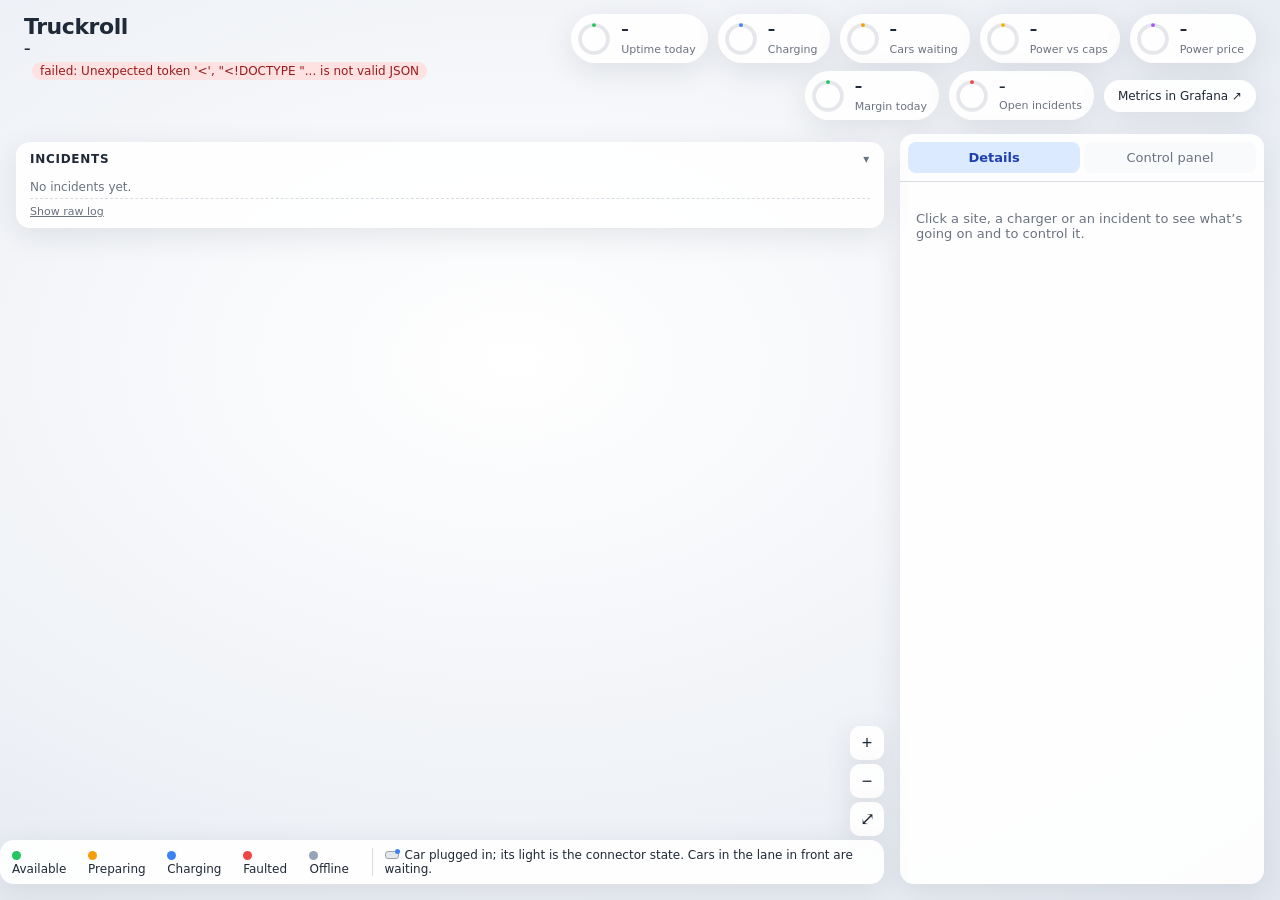
==== web/index.html @ b8975a54 "feat: while-you-were-away handover with an AI summary; incident history; retry when Gemini is busy" ====
<!doctype html>
<html lang="en">
<head>
  <meta charset="utf-8">
  <meta name="viewport" content="width=device-width, initial-scale=1">
  <title>Truckroll · live charging network</title>
  <link rel="stylesheet" href="style.css">
</head>
<body class="phase-day">
  <header class="top">
    <div class="brand">
      <h1>Truckroll</h1>
      <p class="sub">
        <span id="clock" class="clock">–</span>
        <span id="live" class="live">connecting…</span>
        <span id="banner" class="banner" hidden></span>
      </p>
    </div>
    <div class="kpis" id="kpis">
      <div class="kpi" data-kpi="availability" title="Click for details"><svg viewBox="0 0 44 44"><circle class="track" cx="22" cy="22" r="18"/><circle class="value" cx="22" cy="22" r="18"/></svg><div><b>–</b><span>Uptime today</span></div></div>
      <div class="kpi" data-kpi="charging"><svg viewBox="0 0 44 44"><circle class="track" cx="22" cy="22" r="18"/><circle class="value" cx="22" cy="22" r="18"/></svg><div><b>–</b><span>Charging</span></div></div>
      <div class="kpi" data-kpi="queue"><svg viewBox="0 0 44 44"><circle class="track" cx="22" cy="22" r="18"/><circle class="value" cx="22" cy="22" r="18"/></svg><div><b>–</b><span>Cars waiting</span></div></div>
      <div class="kpi" data-kpi="power"><svg viewBox="0 0 44 44"><circle class="track" cx="22" cy="22" r="18"/><circle class="value" cx="22" cy="22" r="18"/></svg><div><b>–</b><span>Power vs caps</span></div></div>
      <div class="kpi" data-kpi="price"><svg viewBox="0 0 44 44"><circle class="track" cx="22" cy="22" r="18"/><circle class="value" cx="22" cy="22" r="18"/></svg><div><b>–</b><span>Power price</span></div></div>
      <div class="kpi" data-kpi="margin" title="Revenue minus energy cost since local midnight"><svg viewBox="0 0 44 44"><circle class="track" cx="22" cy="22" r="18"/><circle class="value" cx="22" cy="22" r="18"/></svg><div><b>–</b><span>Margin today</span></div></div>
      <div class="kpi" data-kpi="incidents"><svg viewBox="0 0 44 44"><circle class="track" cx="22" cy="22" r="18"/><circle class="value" cx="22" cy="22" r="18"/></svg><div><b>–</b><span>Open incidents</span></div></div>
      <a id="grafana" class="metrics" href="http://localhost:3000/d/truckroll-fleet" target="_blank" rel="noopener">Metrics in&nbsp;Grafana ↗</a>
    </div>
  </header>

  <main class="stage">
    <svg id="scene" viewBox="-790 -510 1580 980" role="img" aria-label="Isometric map of four charging sites"></svg>

    <section class="feed" id="feed-box" aria-live="polite">
      <button class="feed-head" id="feed-toggle" aria-expanded="true">
        <span>Incidents</span><span id="feed-summary" class="muted"></span><i class="chev">▾</i>
      </button>
      <div class="feed-body" id="feed-body">
        <ol id="questions" class="questions"></ol>
        <ol id="incidents"><li class="muted">No incidents yet.</li></ol>
        <button class="linkish" id="log-toggle">Show raw log</button>
        <ol id="log" class="log" hidden></ol>
      </div>
    </section>

    <div id="callouts" class="callouts"></div>

    <div class="zoom">
      <button id="zoom-in" aria-label="Zoom in">+</button>
      <button id="zoom-out" aria-label="Zoom out">−</button>
      <button id="zoom-home" aria-label="Reset view">⤢</button>
    </div>

    <section class="legend">
      <span title="Free: no car, ready to charge"><i class="dot available"></i>Available</span>
      <span title="Car plugged in or session starting or ending; no energy flowing yet (OCPP Preparing / Finishing)"><i class="dot preparing"></i>Preparing</span>
      <span title="Energy is flowing to the car (OCPP Charging; Suspended means paused by the car or the charger)"><i class="dot charging"></i>Charging</span>
      <span title="The charger reported an error and can't charge"><i class="dot faulted"></i>Faulted</span>
      <span title="No contact with the backend; last known state shown greyed out"><i class="dot offline"></i>Offline</span>
      <span class="sep"><i class="car-icon"></i>Car plugged in; its light is&nbsp;the&nbsp;connector state. Cars in&nbsp;the&nbsp;lane in&nbsp;front are waiting.</span>
    </section>
  </main>

  <aside class="panel" id="panel">
    <nav class="tabs">
      <button data-tab="details" class="active">Details</button>
      <button data-tab="controls">Control panel</button>
    </nav>
    <div id="details" class="tab-body">
      <p class="hint">Click a&nbsp;site, a&nbsp;charger or&nbsp;an&nbsp;incident to&nbsp;see what’s going on and&nbsp;to&nbsp;control&nbsp;it.</p>
    </div>
    <div id="controls" class="tab-body compact" hidden></div>
  </aside>

  <div id="handover" class="handover" hidden></div>
  <div id="toast" class="toast" hidden></div>
  <script type="module" src="js/app.js"></script>
</body>
</html>
---- web/style.css ----
:root {
  --bg: #eef1f6;
  --ink: #1f2937;
  --muted: #6b7280;
  --card: #ffffffee;
  --line: #d7dce5;
  --available: #22c55e;
  --preparing: #f59e0b;
  --charging: #3b82f6;
  --faulted: #ef4444;
  --offline: #94a3b8;
  --unavailable: #a1a1aa;
  --accent: #f5b301;
  --radius: 14px;
  --shadow: 0 8px 30px #1f29371a;
  font-family: ui-sans-serif, system-ui, -apple-system, "Segoe UI", Inter, Roboto, sans-serif;
  color: var(--ink);
}

* { box-sizing: border-box; }
html, body { margin: 0; height: 100%; }
body {
  --sky: radial-gradient(1200px 800px at 40% 40%, #ffffff 0%, var(--bg) 60%, #dfe5ee 100%);
  --ground: #f7f9fc;
  --ground-line: #e2e7ef;
  --scene-ink: #6b7280;
  display: grid;
  grid-template-columns: 1fr 380px;
  grid-template-rows: auto 1fr;
  background: var(--sky);
  transition: background 1.5s;
  overflow: hidden;
}

h1, h2, h3, h4 { text-wrap: balance; margin: 0; }
p, li { text-wrap: pretty; }

.top {
  grid-column: 1 / -1;
  display: flex;
  align-items: center;
  justify-content: space-between;
  gap: 24px;
  padding: 14px 24px;
}
.brand h1 { font-size: 22px; letter-spacing: -0.02em; }
.sub { margin: 2px 0 0; color: var(--muted); font-size: 13px; }
.live { margin-left: 8px; font-size: 12px; padding: 2px 8px; border-radius: 99px; background: #e5e7eb; }
.live.ok { background: #dcfce7; color: #166534; }
.live.ok::before { content: "● "; animation: pulse 1.6s infinite; }
.live.err { background: #fee2e2; color: #991b1b; }

.banner { margin-left: 6px; font-size: 12px; padding: 2px 10px; border-radius: 99px; background: #fef3c7; color: #92400e; }
.rules { list-style: none; padding: 0; margin: 6px 0; }
.rules li { padding: 3px 0; font-size: 12px; }
.running { background: #fffbeb; border: 1px solid #fde68a; border-radius: 10px; padding: 10px; margin-bottom: 8px; }
.kpis { display: flex; gap: 18px; }
.kpi { display: flex; align-items: center; gap: 10px; background: var(--card); padding: 8px 14px 8px 8px; border-radius: 99px; box-shadow: var(--shadow); }
.kpi svg { width: 40px; height: 40px; transform: rotate(-90deg); }
.kpi circle { fill: none; stroke-width: 5; }
.kpi .track { stroke: #e5e7eb; }
.kpi .value { stroke: var(--available); stroke-linecap: round; stroke-dasharray: 0 200; transition: stroke-dasharray .6s, stroke .3s; }
.kpi b { display: block; font-size: 17px; }
.kpi span { font-size: 11px; color: var(--muted); }
.kpi[data-kpi="charging"] .value { stroke: var(--charging); }
.kpi[data-kpi="power"] .value { stroke: var(--accent); }
.kpi[data-kpi="faulted"] .value { stroke: var(--faulted); }

.stage { position: relative; min-height: 0; }
#scene { width: 100%; height: 100%; display: block; }

.panel {
  grid-row: 2;
  grid-column: 2;
  margin: 0 16px 16px 0;
  background: var(--card);
  border-radius: var(--radius);
  box-shadow: var(--shadow);
  display: flex;
  flex-direction: column;
  min-height: 0;
}
.tabs { display: flex; gap: 4px; padding: 8px; border-bottom: 1px solid var(--line); }
.tabs button { flex: 1; border: 0; background: transparent; padding: 8px; border-radius: 8px; font: inherit; font-size: 13px; color: var(--muted); cursor: pointer; }
.tabs button.active { background: #f3f4f6; color: var(--ink); font-weight: 600; }
.tab-body { padding: 16px; overflow: auto; flex: 1; font-size: 13px; }
.hint { color: var(--muted); }

.panel h3 { font-size: 18px; margin-bottom: 4px; }
.panel h4 { font-size: 12px; text-transform: uppercase; letter-spacing: .06em; color: var(--muted); margin: 18px 0 8px; }
.meta { color: var(--muted); margin: 0 0 8px; }
.pill { display: inline-block; padding: 2px 10px; border-radius: 99px; color: #fff; font-size: 12px; font-weight: 600; }
.grid2 { display: grid; grid-template-columns: 1fr 1fr; gap: 8px; }
.stat { background: #f8fafc; border-radius: 10px; padding: 8px 10px; }
.stat b { display: block; font-size: 16px; }
.stat span { color: var(--muted); font-size: 11px; }
.bar { height: 8px; background: #e5e7eb; border-radius: 99px; overflow: hidden; margin-top: 6px; }
.bar i { display: block; height: 100%; background: var(--accent); border-radius: 99px; transition: width .6s; }
.bar i.over { background: var(--faulted); }
table { width: 100%; border-collapse: collapse; }
td, th { text-align: left; padding: 6px 4px; border-bottom: 1px solid var(--line); font-size: 12px; }
th { color: var(--muted); font-weight: 500; }

.control { display: flex; flex-wrap: wrap; align-items: center; gap: 8px; margin: 8px 0; }
.control label { width: 100%; color: var(--muted); font-size: 12px; }
.control input[type=range] { flex: 1; }
.control output { min-width: 64px; text-align: right; font-variant-numeric: tabular-nums; }
button.act, select {
  font: inherit; font-size: 12px; padding: 7px 12px; border-radius: 8px; border: 1px solid var(--line); background: #fff; cursor: pointer;
}
button.act:hover { border-color: #9ca3af; }
button.act.primary { background: var(--ink); color: #fff; border-color: var(--ink); }
button.act.danger { color: #b91c1c; border-color: #fecaca; background: #fff5f5; }
button.act:disabled { opacity: .5; cursor: progress; }
.chips { display: flex; flex-wrap: wrap; gap: 6px; }
.chip { font: inherit; font-size: 11px; padding: 3px 8px; border-radius: 99px; border: 1px solid var(--line); background: #fff; cursor: pointer; display: inline-flex; gap: 6px; align-items: center; }
.site-row { padding: 10px 0; border-bottom: 1px solid var(--line); }
.site-row h5 { margin: 0 0 6px; font-size: 13px; }

.feed, .legend { position: absolute; background: var(--card); border-radius: var(--radius); box-shadow: var(--shadow); font-size: 12px; }
.feed { left: 16px; top: 8px; width: 380px; max-height: 58%; display: flex; flex-direction: column; }
.feed h2 { font-size: 12px; text-transform: uppercase; letter-spacing: .06em; color: var(--muted); margin-bottom: 6px; }
.feed ol { list-style: none; margin: 0; padding: 0; }
.feed li { padding: 4px 0; border-bottom: 1px dashed var(--line); display: flex; gap: 8px; }
.feed li time { color: var(--muted); font-variant-numeric: tabular-nums; }
.feed li.error b { color: #b91c1c; }
.feed li.ok b { color: #15803d; }
.muted { color: var(--muted); }
.legend { right: 16px; bottom: 16px; display: flex; gap: 12px; padding: 8px 12px; }
.dot { display: inline-block; width: 9px; height: 9px; border-radius: 50%; margin-right: 5px; vertical-align: -1px; }
.dot.available { background: var(--available); } .dot.preparing { background: var(--preparing); }
.dot.charging { background: var(--charging); } .dot.faulted { background: var(--faulted); }
.dot.offline { background: var(--offline); } .dot.unavailable { background: var(--unavailable); }

.toast { position: fixed; left: 50%; top: 80px; transform: translateX(-50%); background: var(--ink); color: #fff; padding: 10px 16px; border-radius: 10px; font-size: 13px; box-shadow: var(--shadow); z-index: 10; }
.toast.err { background: #b91c1c; }

/* Scene */
.ground { fill: var(--ground); stroke: var(--ground-line); transition: fill 1.5s; }
.platform { stroke: #d5dbe5; stroke-width: 1; }
.clickable { cursor: pointer; }
.selected .platform, .station.selected .ped-top { stroke: var(--ink); stroke-width: 2; }
.label-card rect { fill: #ffffff; filter: drop-shadow(0 4px 10px #1f293722); }
.label-card text { font-size: 13px; fill: var(--ink); }
.label-card .small { font-size: 11px; fill: var(--muted); }
.label-card .barbg { fill: #e5e7eb; }
.label-card .barfg { fill: var(--accent); transition: width .6s; }
.label-card .barfg.over { fill: var(--faulted); }
.badge-down { fill: var(--faulted); }
.weather text { font-size: 12px; fill: var(--ink); }
.weather .w-sub { fill: var(--muted); font-size: 11px; }

.wire { fill: none; stroke: #c9d1dc; stroke-width: 2; stroke-linecap: round; }
.flow { fill: none; stroke: transparent; stroke-width: 2.5; stroke-linecap: round; stroke-dasharray: 3 9; }
.flow.on { stroke: var(--accent); animation: flow var(--speed, 1.5s) linear infinite; }
.flow.grid.on { stroke-width: 3.5; }
.flow.down { stroke: var(--faulted); stroke-dasharray: 6 6; animation: none; opacity: .8; }
.car { transition: opacity .4s; }
.car.hidden { opacity: 0; }
.glow { animation: pulse 1.6s infinite; }

@keyframes flow { to { stroke-dashoffset: -24; } }
@keyframes pulse { 50% { opacity: .45; } }

@media (max-width: 1100px) {
  body { grid-template-columns: 1fr; grid-template-rows: auto 60vh auto; overflow: auto; }
  .panel { grid-column: 1; grid-row: 3; margin: 0 16px 16px; }
  .kpis { flex-wrap: wrap; gap: 8px; }
  .feed { display: none; }
}

/* Time of day: the whole map shifts, so it is obvious at a glance. */
body.phase-morning { --sky: linear-gradient(180deg, #fde2c4 0%, #f9d5e5 45%, #e8eef7 100%); --ground: #fbf3ea; --ground-line: #f0dfcc; }
body.phase-evening { --sky: linear-gradient(180deg, #fb923c 0%, #c084fc 55%, #6d6a9c 100%); --ground: #efe3dc; --ground-line: #d9c4b8; }
body.phase-night { --sky: radial-gradient(1200px 800px at 40% 30%, #1e3a5f 0%, #0f1b30 60%, #0a1222 100%); --ground: #1c2a40; --ground-line: #2b3d58; --scene-ink: #cbd5e1; }
.phase-evening .building, .phase-evening .platform { filter: brightness(.88) saturate(.9) sepia(.15); }
.phase-night .building { filter: brightness(.5) saturate(.7); }
.phase-night .platform { filter: brightness(.45) saturate(.6); }
.phase-night .canopy, .phase-night .pylon, .phase-night .tf-top { filter: brightness(.6); }
.phase-night .wire { stroke: #3b4c66; }
.phase-night .top h1, .phase-night .top .sub { color: #e5e7eb; }
.window { fill: #cbd5e1; opacity: .55; transition: fill 1.5s, opacity 1.5s; }
.phase-evening .window { fill: #fde68a; opacity: .8; }
.phase-night .window { fill: #fde047; opacity: 1; filter: drop-shadow(0 0 3px #fde047); }
.solar-panel { fill: #334155; opacity: .85; }
.phase-night .solar-panel { opacity: .5; }
.scene-text { font-size: 12px; fill: var(--scene-ink); text-anchor: middle; }
.moon-cut { fill: #ffffff; }
.pylon polyline { fill: none; stroke: #9ca3af; stroke-width: 1.4; }
.pylon .pylon-arm { stroke: #9ca3af; stroke-width: 1.6; }
.wire.overhead { stroke-width: 1.6; }
.clock { font-weight: 600; color: var(--ink); margin-right: 6px; }
.phase-pill { padding: 2px 8px; border-radius: 99px; font-size: 12px; margin-left: 4px; background: #e0f2fe; color: #075985; }
.phase-night .phase-pill { background: #1e293b; color: #fde68a; }
.phase-evening .phase-pill { background: #ffedd5; color: #9a3412; }
.phase-morning .phase-pill { background: #fce7f3; color: #9d174d; }
.metrics { align-self: center; font-size: 12px; text-decoration: none; color: var(--ink); background: var(--card); padding: 9px 14px; border-radius: 99px; box-shadow: var(--shadow); white-space: nowrap; }
.metrics:hover { background: #fff; }
.kpis { gap: 10px; }
.kpi { padding: 6px 12px 6px 6px; }
.kpi svg { width: 34px; height: 34px; }
.kpi b { font-size: 15px; }
.kpi[data-kpi="price"] .value { stroke: #a855f7; }
.kpi[data-kpi="incidents"] .value { stroke: var(--faulted); }
.kpi.alarm { box-shadow: 0 0 0 2px #fecaca, var(--shadow); }

/* Station markers */
.alert-ring { fill: none; stroke: var(--faulted); stroke-width: 2.5; animation: ping 1.4s infinite; transform-box: fill-box; transform-origin: center; }
@keyframes ping { 0% { transform: scale(.6); opacity: 1; } 100% { transform: scale(1.8); opacity: 0; } }
.plug-light { stroke: #ffffffaa; stroke-width: 1; }
.legend .sep { border-left: 1px solid var(--line); padding-left: 12px; }
.car-icon { display: inline-block; width: 14px; height: 8px; border-radius: 3px; background: #e5e7eb; border: 1px solid #9ca3af; margin-right: 6px; vertical-align: 0; position: relative; }
.car-icon::after { content: ""; position: absolute; width: 5px; height: 5px; border-radius: 50%; background: var(--charging); right: -2px; top: -3px; }

/* Incidents feed */
.feed-head { all: unset; cursor: pointer; display: flex; gap: 8px; align-items: center; padding: 10px 14px; font-size: 12px; text-transform: uppercase; letter-spacing: .06em; color: var(--muted); }
.feed-head span:first-child { font-weight: 700; color: var(--ink); }
.feed-head .chev { margin-left: auto; font-style: normal; transition: transform .2s; }
.feed.collapsed .chev { transform: rotate(-90deg); }
.feed.collapsed .feed-body { display: none; }
.feed-body { overflow: auto; padding: 0 14px 10px; }
.feed ol { list-style: none; margin: 0; padding: 0; }
.inc { border: 1px solid var(--line); border-left-width: 4px; border-radius: 10px; padding: 8px 10px; margin: 6px 0; background: #fff; cursor: pointer; }
.inc.critical { border-left-color: var(--faulted); }
.inc.warning { border-left-color: var(--preparing); }
.inc.info { border-left-color: var(--charging); }
.inc.recovered { opacity: .75; border-left-color: var(--available); }
.inc-title { display: flex; justify-content: space-between; gap: 8px; font-weight: 600; font-size: 12px; text-transform: none; letter-spacing: 0; color: var(--ink); }
.inc-title small { color: var(--muted); font-weight: 400; white-space: nowrap; }
.inc ul { list-style: none; margin: 6px 0 0; padding: 0; }
.inc li { display: grid; grid-template-columns: 74px 1fr; gap: 6px; padding: 3px 0; font-size: 12px; border: 0; }
.inc li b { font-size: 10px; text-transform: uppercase; letter-spacing: .05em; padding-top: 1px; }
.inc li.detected b { color: #b91c1c; } .inc li.response b { color: #1d4ed8; } .inc li.update b { color: #a16207; } .inc li.recovered b { color: #15803d; }
.inc li em { color: var(--muted); font-style: normal; font-size: 11px; }
.linkish { all: unset; cursor: pointer; color: var(--muted); font-size: 11px; text-decoration: underline; margin-top: 6px; display: inline-block; }
.log li { padding: 3px 0; border-bottom: 1px dashed var(--line); display: flex; gap: 8px; font-size: 11px; }
.log li time { color: var(--muted); font-variant-numeric: tabular-nums; }

/* Compact control panel */
.compact { padding: 12px 14px; }
.compact h4 { margin: 12px 0 6px; }
.row { display: flex; align-items: center; gap: 8px; justify-content: space-between; padding: 6px 0; border-bottom: 1px solid var(--line); }
.row:last-child { border-bottom: 0; }
.row .what { min-width: 0; }
.row .what b { display: block; font-size: 13px; }
.row .what span { color: var(--muted); font-size: 11px; }
.switch { position: relative; width: 38px; height: 22px; border-radius: 99px; background: #d1d5db; border: 0; cursor: pointer; flex: none; transition: background .2s; }
.switch::after { content: ""; position: absolute; top: 3px; left: 3px; width: 16px; height: 16px; border-radius: 50%; background: #fff; transition: left .2s; }
.switch.on { background: var(--available); }
.switch.on::after { left: 19px; }
.mini { font: inherit; font-size: 11px; padding: 4px 9px; border-radius: 7px; border: 1px solid var(--line); background: #fff; cursor: pointer; }
.mini.danger { color: #b91c1c; border-color: #fecaca; background: #fff5f5; }
.mini.primary { background: var(--ink); color: #fff; border-color: var(--ink); }
.mini:disabled { opacity: .45; cursor: not-allowed; }
table.chaos td { padding: 4px 2px; }
table.chaos select { padding: 3px 6px; font-size: 11px; }
.spark { width: 100%; height: 46px; display: block; margin-top: 4px; }
.spark path { fill: none; stroke: #a855f7; stroke-width: 1.5; }
.spark .area { fill: #a855f71a; stroke: none; }
.spark .now { stroke: var(--ink); stroke-width: 1; stroke-dasharray: 2 2; }
.spark .hot { fill: #ef44441a; }
.active-rules { margin: 4px 0 0; padding: 0; list-style: none; }
.active-rules li { font-size: 11px; color: #92400e; padding: 2px 0; }
.canopy { opacity: .3; }
.phase-night .clock, .phase-night .weather text { fill: #e5e7eb; color: #e5e7eb; }
.phase-night .weather .w-sub { fill: #94a3b8; }
.weather text { fill: var(--ink); }
.phase-evening .clock { color: #1f1235; }
.inc.monitoring { border-left-color: var(--preparing); background: #fffbeb; }
.feed li.inc { display: block; }
.brand { min-width: 0; flex: 1; }
.sub { display: flex; flex-wrap: wrap; align-items: center; gap: 6px; }
.kpi span, .kpi b { white-space: nowrap; }
.top { gap: 14px; }

/* Load: below 30 % green, 30-70 % yellow, 70 % and up red */
.label-card .barfg.load-low, .bar i.load-low { fill: var(--available); background: var(--available); }
.label-card .barfg.load-mid, .bar i.load-mid { fill: #eab308; background: #eab308; }
.label-card .barfg.load-high, .bar i.load-high { fill: var(--faulted); background: var(--faulted); }
.kpi[data-kpi="power"][data-load="low"] .value { stroke: var(--available); }
.kpi[data-kpi="power"][data-load="mid"] .value { stroke: #eab308; }
.kpi[data-kpi="power"][data-load="high"] .value { stroke: var(--faulted); }
.kpi[data-kpi="queue"] .value { stroke: var(--preparing); }
.kpi[data-kpi="margin"] .value { stroke: var(--available); }

/* Selection: impossible to miss */
.site.selected .platform { stroke: #2563eb; stroke-width: 4; filter: drop-shadow(0 0 10px #2563ebaa); }
.station.selected .ped-top { stroke: #2563eb; stroke-width: 2.5; }

/* Active things are green */
.rules li.active, .active-rules li { color: #15803d; font-weight: 500; }

.queue-text { font-size: 11px; font-weight: 700; fill: #b45309; }
.phase-night .queue-text { fill: #fbbf24; }
#scene { cursor: grab; touch-action: none; }
#scene.dragging { cursor: grabbing; }
.zoom { position: absolute; right: 16px; bottom: 64px; display: flex; flex-direction: column; gap: 4px; }
.zoom button { width: 34px; height: 34px; border-radius: 10px; border: 0; background: var(--card); box-shadow: var(--shadow); font-size: 18px; cursor: pointer; color: var(--ink); }
.zoom button:hover { background: #fff; }
.money { width: 100%; }
.money td:last-child { text-align: right; font-variant-numeric: tabular-nums; }
.money tr.total td { font-weight: 700; border-top: 2px solid var(--line); }
.neg { color: #b91c1c; } .pos { color: #15803d; }
.select-ring.top { fill: #3b82f633; stroke: #3b82f6; stroke-width: 4; pointer-events: none; animation: pulse 1.4s infinite; filter: drop-shadow(0 0 6px #3b82f6); }
.phase-night .select-ring.top { stroke: #93c5fd; fill: #93c5fd33; }

/* Canopies are scenery: clicks go through to the chargers underneath. */
.canopy { pointer-events: none; }

/* Incidents strip: full width of the map, cards side by side */
.feed { left: 16px; right: 16px; width: auto; max-height: 32%; }
#incidents { display: grid; grid-template-columns: repeat(auto-fill, minmax(330px, 1fr)); gap: 8px; }
#incidents > li.muted { grid-column: 1 / -1; }
.feed li.inc { margin: 0; }

/* Tabs with colour */
.tabs button { background: #f8fafc; }
.tabs button[data-tab="details"].active { background: #dbeafe; color: #1e40af; }
.tabs button[data-tab="controls"].active { background: #fef3c7; color: #92400e; }
.tabs button[data-tab="details"]:not(.active):hover { background: #eff6ff; }
.tabs button[data-tab="controls"]:not(.active):hover { background: #fffbeb; }

/* Scenario list */
.row.scen { justify-content: flex-start; }
.row.scen .what { flex: 1; }
.scen-icon { font-size: 20px; width: 30px; text-align: center; flex: none; }
.row.scen.is-running { background: #fff7ed; border-radius: 8px; }

/* Waiting lane and demand line */
.lane { fill: #cbd5e1; opacity: .45; }
.phase-night .lane { fill: #334155; opacity: .8; }
.label-card .demand-line { fill: #475569; }
.queue-text { font-size: 12px; }

/* Running scenario: affected sites and chargers in orange */
.site.in-scenario .platform { stroke: #f97316; stroke-width: 4; stroke-dasharray: 10 6; animation: march 1.2s linear infinite; }
.site.selected.in-scenario .platform { stroke: #2563eb; }
.scenario-ring { fill: #f9731622; stroke: #f97316; stroke-width: 3; pointer-events: none; animation: pulse 1.2s infinite; }
@keyframes march { to { stroke-dashoffset: -32; } }
.queue-text { paint-order: stroke; stroke: #ffffffcc; stroke-width: 3px; }
.phase-night .queue-text { stroke: #0f1b30cc; }

/* Incidents: one line each */
#incidents { display: block; }
.inc-row { list-style: none; border-radius: 8px; padding: 0; margin: 2px 0; background: #fff; border: 1px solid var(--line); }
.inc-row .line { display: flex; align-items: center; gap: 10px; padding: 6px 10px; cursor: pointer; white-space: nowrap; min-width: 0; font-size: 12px; }
.inc-row .line:hover { background: #f8fafc; }
.inc-row .sev { width: 9px; height: 9px; border-radius: 50%; flex: none; background: var(--muted); }
.inc-row.critical .sev { background: var(--faulted); } .inc-row.warning .sev { background: var(--preparing); }
.inc-row.info .sev { background: var(--charging); }
.inc-row.monitoring .sev { background: var(--preparing); animation: pulse 1.4s infinite; }
.inc-row.recovered .sev { background: var(--available); }
.inc-row.open.critical .sev, .inc-row:not(.recovered):not(.monitoring).critical .sev { animation: pulse 1s infinite; }
.inc-row.recovered { opacity: .8; }
.inc-row .title { flex: 0 1 auto; overflow: hidden; text-overflow: ellipsis; max-width: 34%; color: var(--ink); text-transform: none; letter-spacing: 0; }
.inc-row .chain { flex: 1; overflow: hidden; text-overflow: ellipsis; color: var(--muted); }
.inc-row .chain .arrow { margin: 0 5px; color: #cbd5e1; }
.step.detected { color: #b91c1c; } .step.response { color: #1d4ed8; } .step.update { color: #a16207; } .step.recovered { color: #15803d; font-weight: 600; }
.inc-row small { flex: none; color: var(--muted); }
.inc-row .steps { list-style: none; margin: 0; padding: 4px 10px 8px 29px; border-top: 1px dashed var(--line); }
.inc-row .steps li { display: flex; gap: 10px; align-items: baseline; padding: 2px 0; font-size: 12px; white-space: nowrap; min-width: 0; }
.inc-row .steps time { color: var(--muted); font-variant-numeric: tabular-nums; flex: none; }
.inc-row .steps b { flex: none; width: 72px; font-size: 10px; text-transform: uppercase; letter-spacing: .05em; }
.inc-row .steps span { overflow: hidden; text-overflow: ellipsis; flex: 1; }
.inc-row .steps em { color: var(--muted); font-style: normal; flex: none; font-size: 11px; }
.inc-row .steps li.detected b { color: #b91c1c; } .inc-row .steps li.response b { color: #1d4ed8; }
.inc-row .steps li.update b { color: #a16207; } .inc-row .steps li.recovered b { color: #15803d; }
.feed { max-height: 26%; }
.feed li.inc-row { display: block; }
.inc-row .title { max-width: 45%; }
.inc-row small { margin-left: auto; }

.car.stale { filter: grayscale(1) brightness(.85); opacity: .5; }
.ok { color: #15803d; } .bad { color: #b91c1c; } .warn { color: #b45309; } .info { color: #1d4ed8; }
.st { font-weight: 600; }
.kpi.clickable { cursor: pointer; }
.kpi.clickable:hover { box-shadow: 0 0 0 2px #bfdbfe, var(--shadow); }
.kpi-value { font-size: 20px; font-weight: 700; margin: 4px 0 10px; }
.legend span[title] { cursor: help; }
.stat b i.val { font-style: normal; }
.age { font-size: 11px; color: var(--muted); }
.age.warn { color: #b45309; font-weight: 600; } .age.bad { color: #b91c1c; font-weight: 700; }

.inc-row .opened { flex: none; color: var(--muted); font-variant-numeric: tabular-nums; }
.batt-fill { fill: var(--available); opacity: .85; } .batt-fill.low { fill: var(--faulted); }
.batt-light { fill: #94a3b8; stroke: #fff; stroke-width: 1; }
.batt-light.charging { fill: var(--charging); animation: pulse 1.2s infinite; }
.batt-light.discharging { fill: var(--preparing); animation: pulse 1.2s infinite; }
.batt-text { font-size: 11px; font-weight: 700; }
.label-card .battery-line { fill: #475569; }

/* Human in the loop */
.questions { margin: 0 0 6px; }
.q-head { list-style: none; font-size: 11px; text-transform: uppercase; letter-spacing: .06em; color: #92400e; font-weight: 700; margin: 2px 0 4px; }
.question { list-style: none; display: flex; align-items: center; gap: 12px; justify-content: space-between; padding: 8px 10px; border-radius: 8px; background: #fffbeb; border: 1px solid #fcd34d; margin-bottom: 4px; font-size: 12px; }
.feed li.question { display: flex; }
.q-text { min-width: 0; overflow: hidden; text-overflow: ellipsis; white-space: nowrap; }
.q-actions { display: flex; align-items: center; gap: 6px; flex: none; }
.q-clock { font-variant-numeric: tabular-nums; color: #92400e; font-size: 11px; min-width: 62px; text-align: right; }
.callouts { position: absolute; inset: 0; pointer-events: none; }
.callout { position: absolute; transform: translate(-50%, calc(-100% - 18px)); pointer-events: auto; background: #fffbeb; border: 2px solid #f59e0b; border-radius: 10px; padding: 8px 10px; box-shadow: var(--shadow); font-size: 12px; width: 280px; z-index: 5; }
.callout::after { content: ""; position: absolute; left: 50%; bottom: -9px; transform: translateX(-50%) rotate(45deg); width: 14px; height: 14px; background: #fffbeb; border-right: 2px solid #f59e0b; border-bottom: 2px solid #f59e0b; }
.callout .q-text { white-space: normal; margin-bottom: 6px; }
.kpi[data-kpi="incidents"] b { font-size: 13px; }

/* Service levels */
table.slo td { vertical-align: top; padding: 8px 4px; }
table.slo td.v { font-size: 15px; font-weight: 700; white-space: nowrap; }
table.slo td.t { color: var(--muted); white-space: nowrap; font-size: 11px; }
.slo-pill { font-size: 11px; font-weight: 700; padding: 2px 8px; border-radius: 99px; background: #e5e7eb; color: #374151; white-space: nowrap; }
tr.met .slo-pill { background: #dcfce7; color: #166534; } tr.met td.v { color: #15803d; }
tr.close .slo-pill { background: #fef3c7; color: #92400e; } tr.close td.v { color: #b45309; }
tr.missed .slo-pill { background: #fee2e2; color: #991b1b; } tr.missed td.v { color: #b91c1c; }
.step.triage { color: #7c3aed; font-weight: 600; } .step.decision { color: #b45309; }
.inc-row .steps li.triage b { color: #7c3aed; } .inc-row .steps li.decision b { color: #b45309; }
/* Header: the brand block keeps its width; KPI chips wrap onto a second row instead of squeezing it */
.top { align-items: flex-start; flex-wrap: nowrap; }
.brand { flex: 0 0 auto; min-width: 300px; max-width: 420px; }
.sub { flex-wrap: wrap; }
.clock { white-space: nowrap; }
.phase-pill { white-space: nowrap; }
.kpis { flex: 1 1 auto; flex-wrap: wrap; justify-content: flex-end; row-gap: 8px; }
/* Incident rows: one line when it fits, wrap to a second or third when it doesn't (never cut the title) */
.inc-row .line { white-space: normal; flex-wrap: wrap; row-gap: 2px; align-items: baseline; }
.inc-row .title { max-width: none; overflow: visible; text-overflow: clip; flex: 0 1 auto; }
.inc-row .chain { flex: 1 1 240px; overflow: visible; text-overflow: clip; white-space: normal; }
.inc-row .chain .step { white-space: nowrap; }
.inc-row .sev { align-self: center; }
.inc-row .steps li.metrics-line b { color: #0f766e; }
.inc-row .steps li.metrics-line span { color: #0f766e; white-space: normal; }
.inc-row .steps li { white-space: normal; }

.handover { position: fixed; inset: 0; background: #0f172a55; display: flex; align-items: flex-start; justify-content: center; padding-top: 90px; z-index: 20; }
.handover[hidden] { display: none; }
.handover-card { background: #fff; border-radius: 14px; box-shadow: var(--shadow); width: min(640px, 92vw); padding: 18px 20px; max-height: 80vh; overflow: auto; font-size: 13px; }
.handover-card ul.ai { margin: 8px 0 4px; padding-left: 18px; }
.handover-card ul.ai li { margin: 4px 0; text-wrap: pretty; }
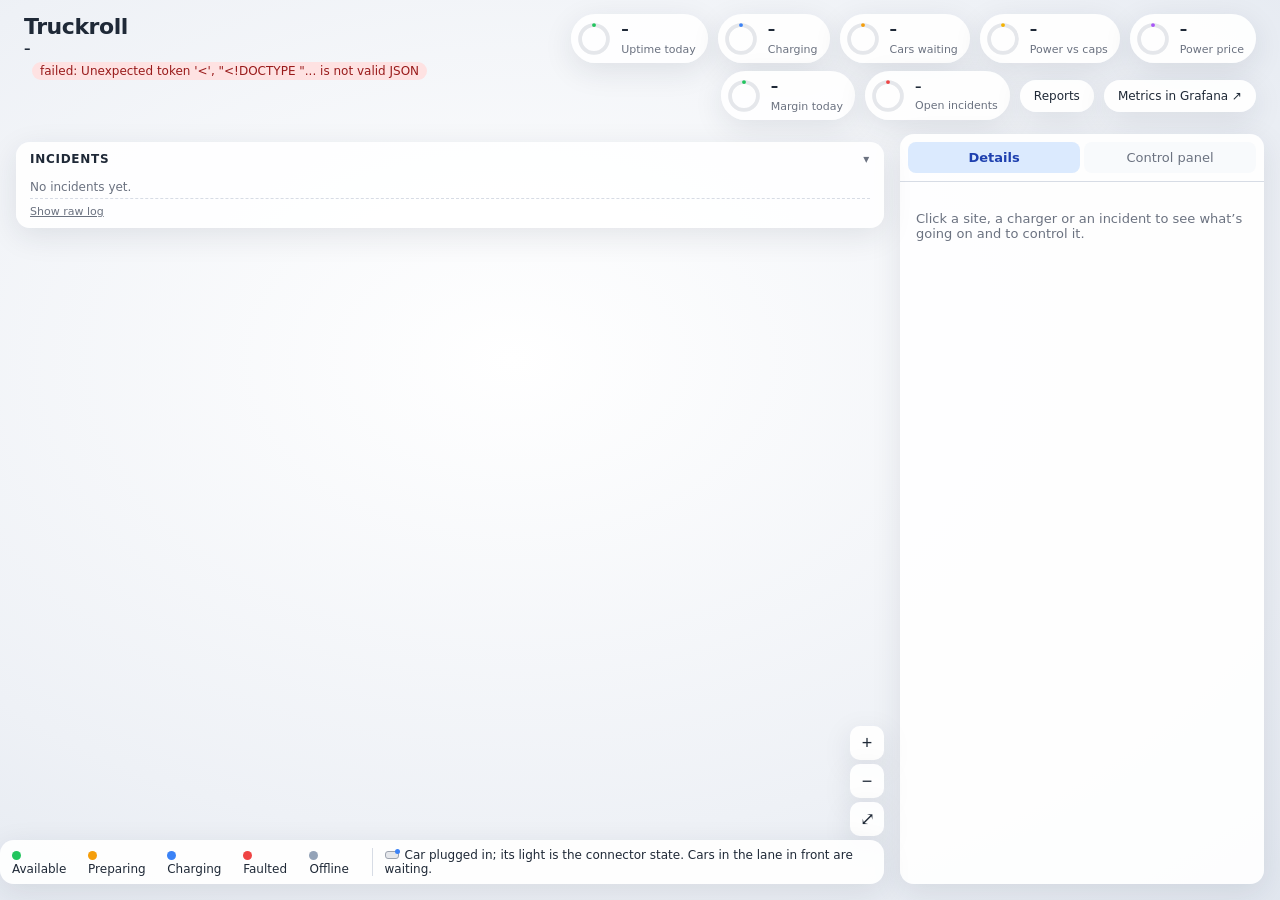
==== commit 6bc8984c: "feat: reports page with AI post-mortems and NIS2/CRA drafts; rules decide applicability; nothing is " ====
--- a/web/index.html
+++ b/web/index.html
@@ -24,6 +24,7 @@
       <div class="kpi" data-kpi="price"><svg viewBox="0 0 44 44"><circle class="track" cx="22" cy="22" r="18"/><circle class="value" cx="22" cy="22" r="18"/></svg><div><b>–</b><span>Power price</span></div></div>
       <div class="kpi" data-kpi="margin" title="Revenue minus energy cost since local midnight"><svg viewBox="0 0 44 44"><circle class="track" cx="22" cy="22" r="18"/><circle class="value" cx="22" cy="22" r="18"/></svg><div><b>–</b><span>Margin today</span></div></div>
       <div class="kpi" data-kpi="incidents"><svg viewBox="0 0 44 44"><circle class="track" cx="22" cy="22" r="18"/><circle class="value" cx="22" cy="22" r="18"/></svg><div><b>–</b><span>Open incidents</span></div></div>
+      <a class="metrics" href="/reports.html">Reports</a>
       <a id="grafana" class="metrics" href="http://localhost:3000/d/truckroll-fleet" target="_blank" rel="noopener">Metrics in&nbsp;Grafana ↗</a>
     </div>
   </header>
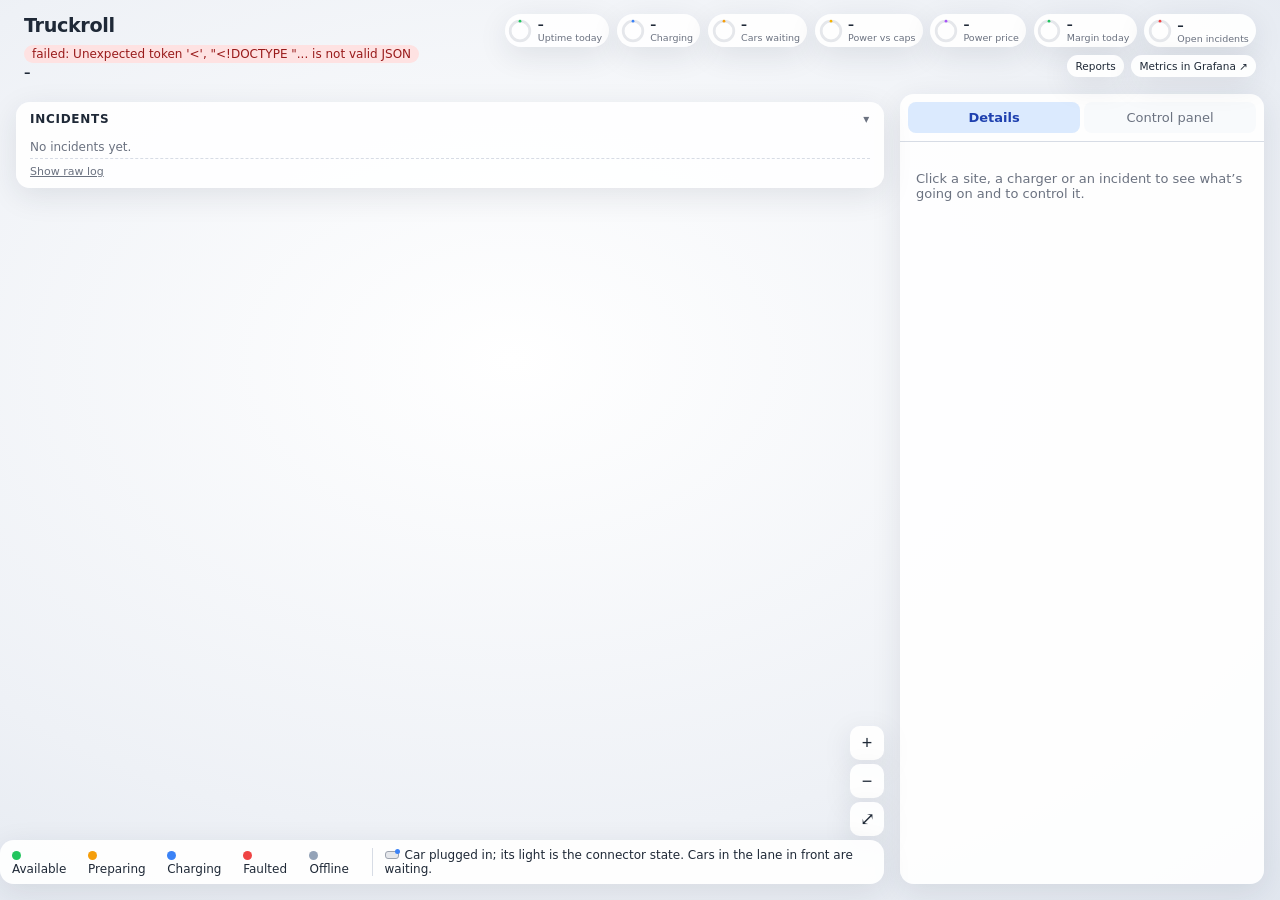
==== commit f8af675c: "fix: correct incidents closed by the restart bug, restart dropped quiet timers; live status next to " ====
--- a/web/index.html
+++ b/web/index.html
@@ -9,10 +9,9 @@
 <body class="phase-day">
   <header class="top">
     <div class="brand">
-      <h1>Truckroll</h1>
+      <div class="title"><h1>Truckroll</h1><span id="live" class="live">connecting…</span></div>
       <p class="sub">
         <span id="clock" class="clock">–</span>
-        <span id="live" class="live">connecting…</span>
         <span id="banner" class="banner" hidden></span>
       </p>
     </div>
--- a/web/style.css
+++ b/web/style.css
@@ -435,3 +435,27 @@
 .handover-card { background: #fff; border-radius: 14px; box-shadow: var(--shadow); width: min(640px, 92vw); padding: 18px 20px; max-height: 80vh; overflow: auto; font-size: 13px; }
 .handover-card ul.ai { margin: 8px 0 4px; padding-left: 18px; }
 .handover-card ul.ai li { margin: 4px 0; text-wrap: pretty; }
+/* KPI chips: shrink with the window down to a minimum, then wrap to a second row */
+.kpis { flex: 1 1 auto; display: flex; flex-wrap: wrap; justify-content: flex-end; gap: clamp(4px, 0.6vw, 10px); min-width: 0; }
+.kpi { flex: 1 1 0; min-width: 112px; max-width: 190px; padding: clamp(3px, 0.35vw, 6px) clamp(6px, 0.8vw, 12px) clamp(3px, 0.35vw, 6px) clamp(3px, 0.35vw, 6px); gap: clamp(5px, 0.6vw, 10px); }
+.kpi svg { width: clamp(24px, 2.2vw, 34px); height: clamp(24px, 2.2vw, 34px); flex: none; }
+.kpi > div { min-width: 0; }
+.kpi b { font-size: clamp(12px, 1.05vw, 15px); overflow: hidden; text-overflow: ellipsis; }
+.kpi span { font-size: clamp(9.5px, 0.75vw, 11px); overflow: hidden; text-overflow: ellipsis; display: block; }
+.metrics { flex: 0 0 auto; padding: clamp(6px, 0.6vw, 9px) clamp(8px, 0.9vw, 14px); font-size: clamp(11px, 0.8vw, 12px); }
+.brand { min-width: clamp(240px, 22vw, 300px); }
+.brand h1 { font-size: clamp(18px, 1.5vw, 22px); }
+/* Chips size to their content (never cut text); the row wraps before anything gets truncated */
+.kpi { flex: 0 1 auto; min-width: 0; max-width: none; }
+.kpi b, .kpi span { overflow: visible; text-overflow: clip; white-space: nowrap; }
+/* Size chips from the space the header actually has: shrink first, wrap only at the minimum sizes */
+.kpis { container-type: inline-size; flex: 1 1 0; }
+.kpi { gap: clamp(4px, 0.7cqi, 10px); padding: clamp(3px, 0.45cqi, 6px) clamp(6px, 0.9cqi, 12px) clamp(3px, 0.45cqi, 6px) clamp(3px, 0.45cqi, 6px); }
+.kpi svg { width: clamp(24px, 2.6cqi, 34px); height: clamp(24px, 2.6cqi, 34px); }
+.kpi b { font-size: clamp(12px, 1.12cqi, 15px); }
+.kpi span { font-size: clamp(9.5px, 0.84cqi, 11px); }
+.metrics { padding: clamp(5px, 0.6cqi, 9px) clamp(8px, 1cqi, 14px); font-size: clamp(10.5px, 0.9cqi, 12px); }
+.kpis { gap: clamp(4px, 0.6cqi, 10px); }
+
+.title { display: flex; align-items: center; gap: 8px; flex-wrap: wrap; }
+.title .live { margin-left: 0; white-space: nowrap; }
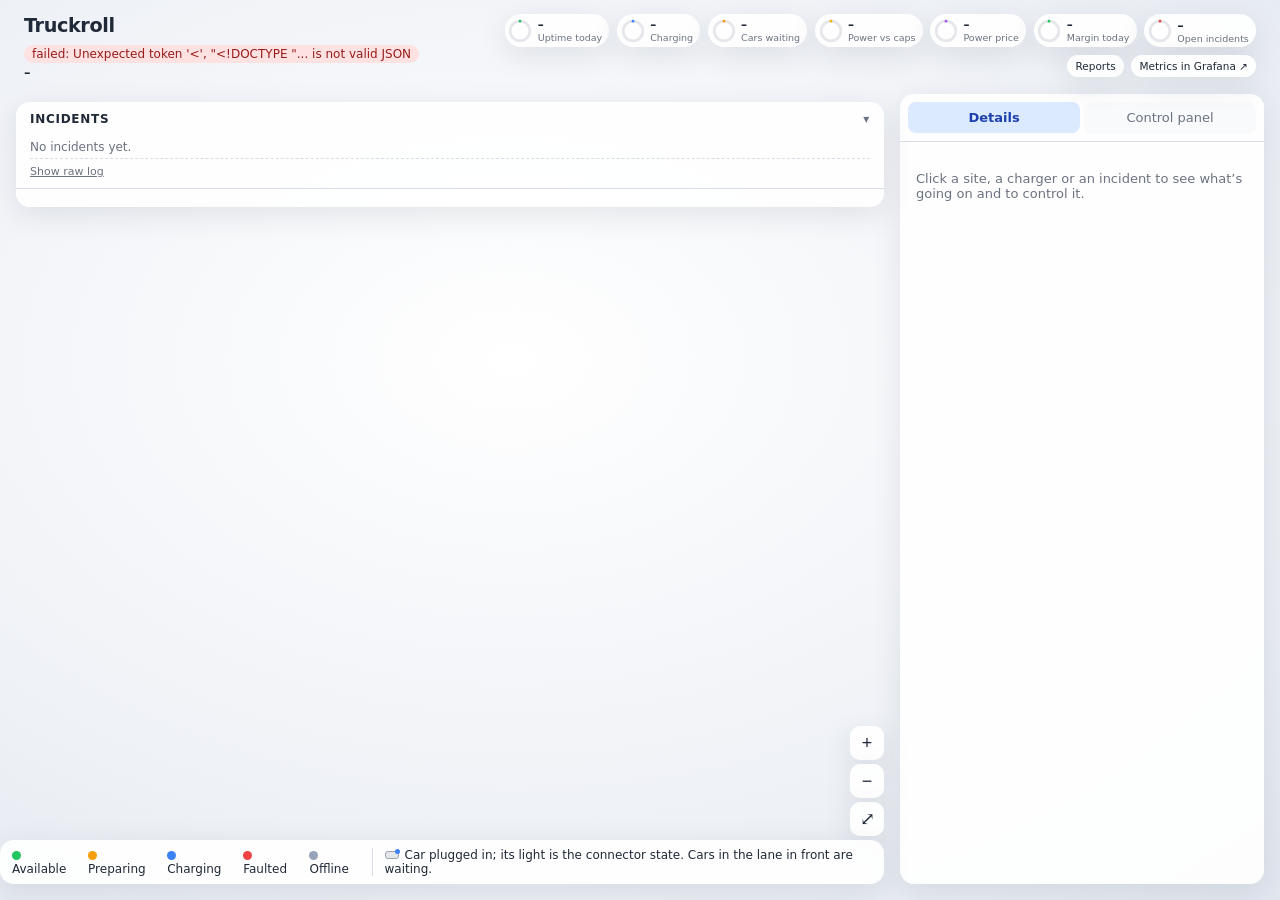
==== commit c91cbea4: "feat: scenario status with progress below the incidents block" ====
--- a/web/index.html
+++ b/web/index.html
@@ -4,6 +4,7 @@
   <meta charset="utf-8">
   <meta name="viewport" content="width=device-width, initial-scale=1">
   <title>Truckroll · live charging network</title>
+  <link rel="icon" href="favicon.svg" type="image/svg+xml">
   <link rel="stylesheet" href="style.css">
 </head>
 <body class="phase-day">
@@ -12,7 +13,6 @@
       <div class="title"><h1>Truckroll</h1><span id="live" class="live">connecting…</span></div>
       <p class="sub">
         <span id="clock" class="clock">–</span>
-        <span id="banner" class="banner" hidden></span>
       </p>
     </div>
     <div class="kpis" id="kpis">
@@ -41,6 +41,7 @@
         <button class="linkish" id="log-toggle">Show raw log</button>
         <ol id="log" class="log" hidden></ol>
       </div>
+      <div id="scenario" class="scenario"></div>
     </section>
 
     <div id="callouts" class="callouts"></div>
--- a/web/style.css
+++ b/web/style.css
@@ -459,3 +459,12 @@
 
 .title { display: flex; align-items: center; gap: 8px; flex-wrap: wrap; }
 .title .live { margin-left: 0; white-space: nowrap; }
+
+.scenario { border-top: 1px solid var(--line); padding: 8px 14px 10px; font-size: 12px; }
+.scenario .label { text-transform: uppercase; letter-spacing: .06em; color: var(--muted); font-size: 11px; margin-right: 6px; }
+.scenario .row { display: flex; align-items: baseline; gap: 6px; flex-wrap: wrap; }
+.scenario .row small { margin-left: auto; color: var(--muted); font-variant-numeric: tabular-nums; }
+.scenario.on { background: #fffbeb; border-radius: 0 0 var(--radius) var(--radius); }
+.scenario .bar { height: 4px; background: #fde68a; border-radius: 99px; margin: 6px 0 4px; overflow: hidden; }
+.scenario .bar i { display: block; height: 100%; background: #d97706; transition: width 1s linear; }
+.scenario p { margin: 0; text-wrap: pretty; }
